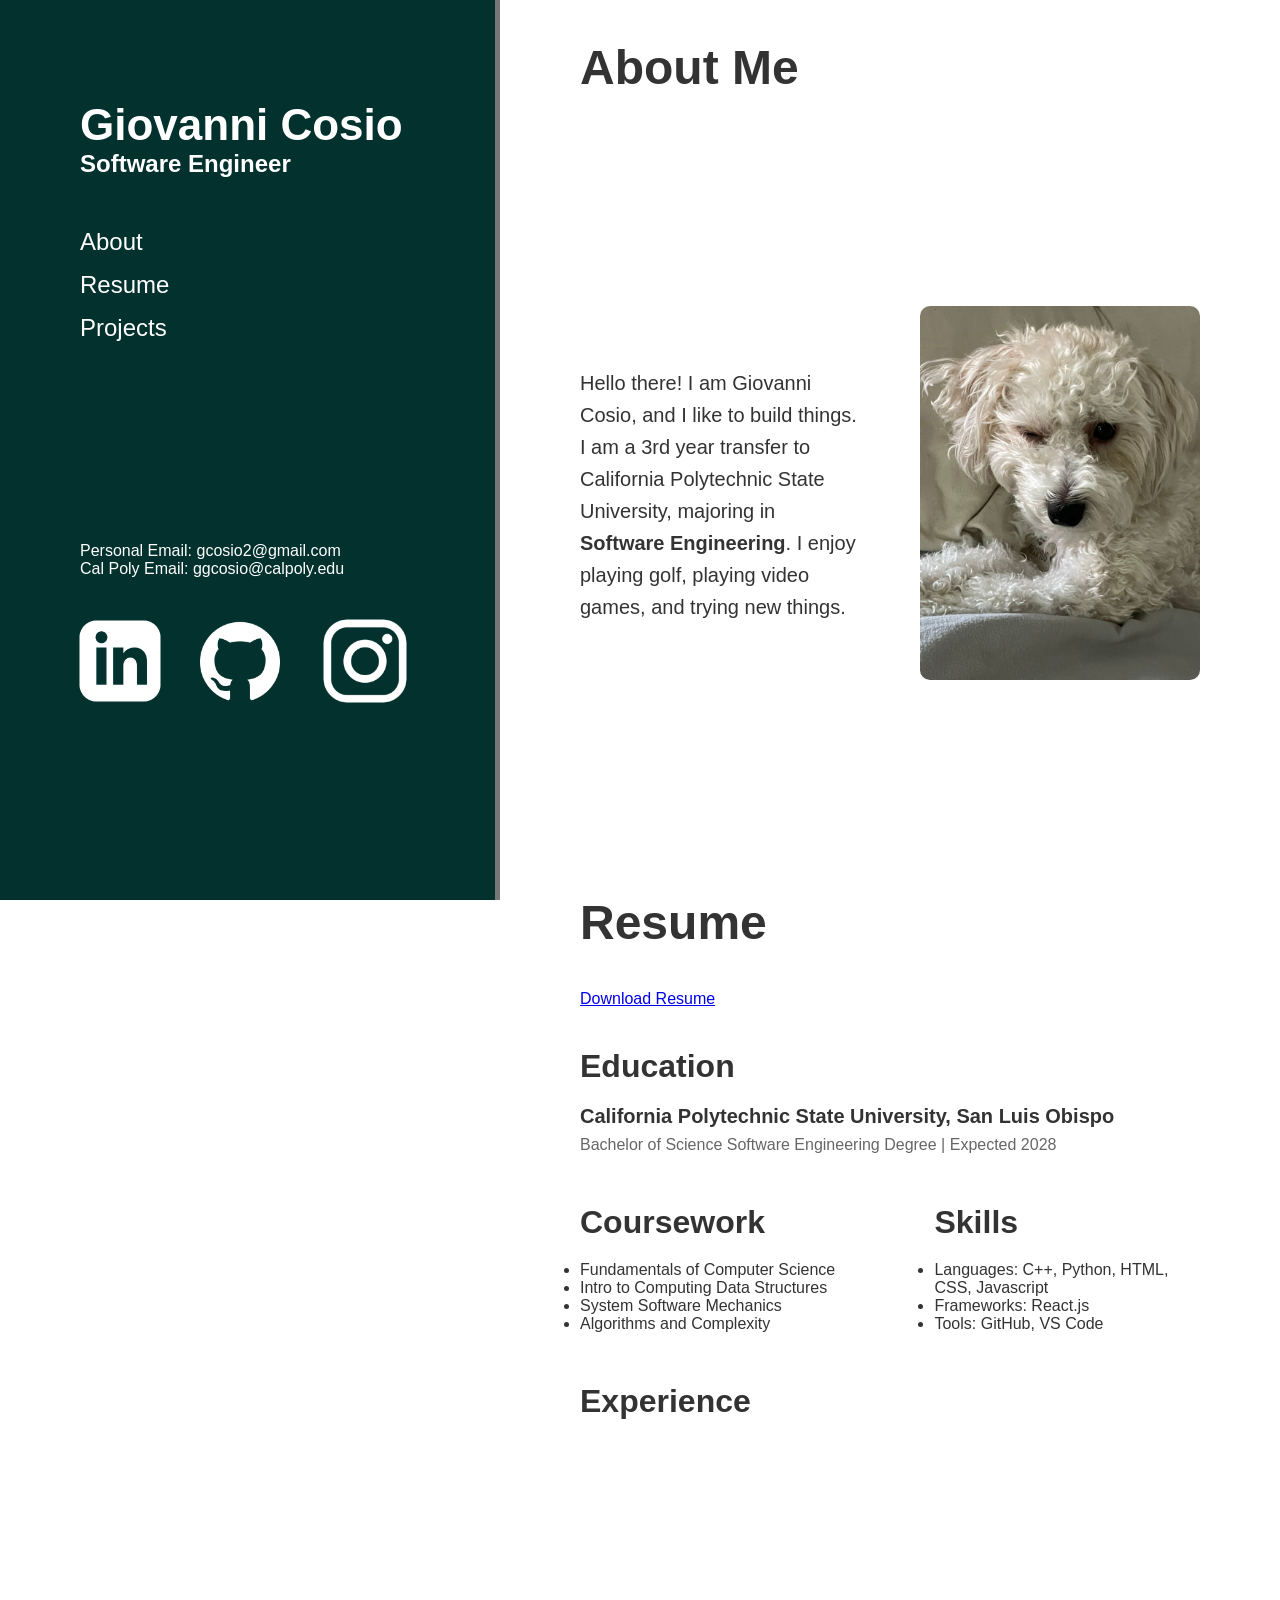
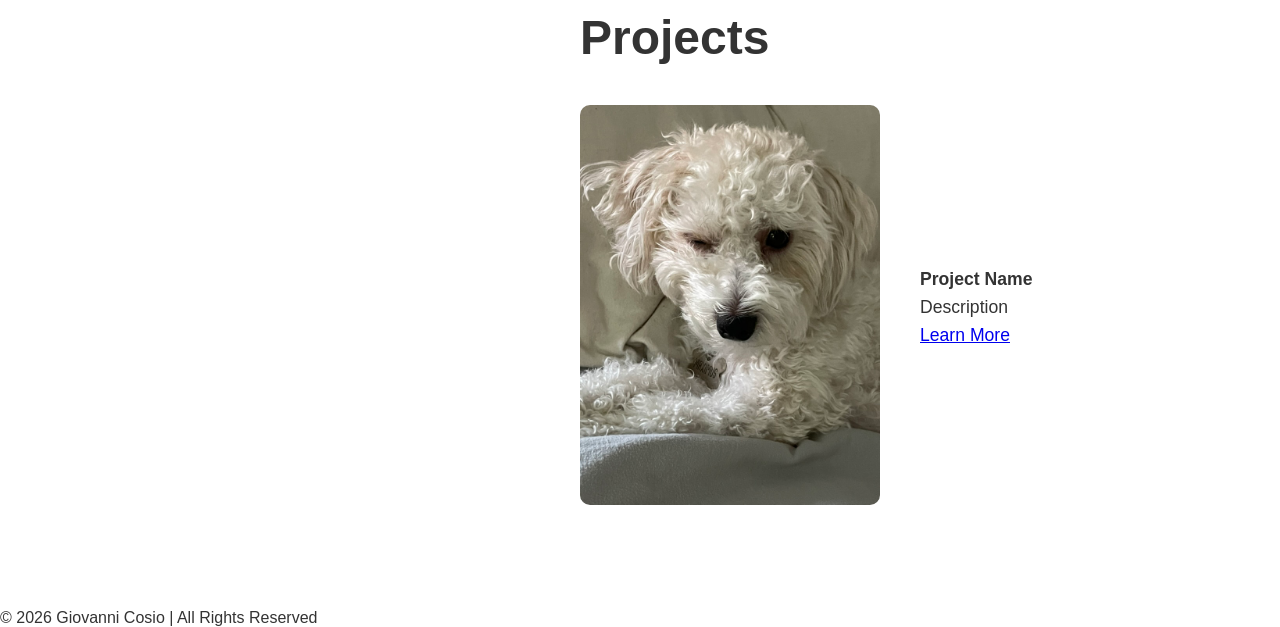
==== index.html @ 07af5fd2 "changed target for logos to blank" ====
<!DOCTYPE html>
<html>
    <head>
        <title>Personal Website</title>
        <link rel="stylesheet" href="styles.css" />
    </head>
    <body>
        <nav class="navbar">
            <h1 class="name">Giovanni Cosio</h1>
            <h2 class="description">Software Engineer</h2>
            <ul class="nav-list">
                <li><a href="#about">About</a></li>
                <li><a href="#resume">Resume</a></li>
                <li><a href="#projects">Projects</a></li>
            </ul>
            <ul class="contact">
                <li><p>Personal Email: gcosio2@gmail.com</p></li>
                <li><p>Cal Poly Email: ggcosio@calpoly.edu</p></li>
            </ul>
            <ul class="apps">
                <li><a href="https://www.linkedin.com/in/giovanni-cosio-130148433/" target="_blank"><img src="imgs/linkedin-icon.png" class="linkedin-logo"></a></li>
                <li><a href="https://github.com/GioCosio" target="_blank"><img src="imgs/github-logo.png" class="github-logo"></a></li>
                <li><a href=""><img src="imgs/instagram-logo.webp" target="_blank" class="instagram-logo"></a></li>
            </ul>
        </nav>
        <main>
            <h1 class="page-title" id="about">About Me</h1>
            <div class="about">
                <div class="about-text">
                    <p>Hello there! I am Giovanni Cosio, and I like to build things. I am 
                        a 3rd year transfer to California Polytechnic State University, 
                        majoring in <strong>Software Engineering</strong>. I enjoy playing 
                        golf, playing video games, and trying new things.</p>
                </div>
                <div class="about-img">
                    <img src="imgs/max.jpeg" alt="A picture of my dog after a good nap">
                </div>
            </div>
            <h1 class="page-title" id="resume">Resume</h1>
            <a href="imgs/giovanni-cosio-resume.pdf" download >Download Resume</a>
            <div class="resume">
                <section class="section">
                    <h2 class="section-title">Education</h2>
                    <div class="entry">
                        <h3 class="entry-title">California Polytechnic State University, San Luis Obispo</h3>
                        <p class="entry-info">Bachelor of Science Software Engineering Degree | Expected 2028</p>
                    </div>
                </section>
                <section class="section" id="resume-coursework">
                    <h2 class="section-title">Coursework</h2>
                    <ul class="course-list">
                        <li>Fundamentals of Computer Science</li>
                        <li>Intro to Computing Data Structures</li>
                        <li>System Software Mechanics</li>
                        <li>Algorithms and Complexity</li>
                    </ul>
                </section>
                <section class="section" id="resume-skills">
                    <h2 class="section-title">Skills</h2>
                    <ul class="skill-list">
                        <li>Languages: C++, Python, HTML, CSS, Javascript</li>
                        <li>Frameworks: React.js</li>
                        <li>Tools: GitHub, VS Code</li>
                    </ul>
                </section>
                <section class="section">
                    <h2 class="section-title">Experience</h2>
                    <div class="entry">
                        <h3 class="entry-title"></h3>
                        <p class="entry-info"></p>
                        <p class="entry-description"></p>
                    </div>
                </section>
            </div>
            <h1 class="page-title" id="projects">Projects</h1>
            <div class="project">
                <a href="index.html"><img src="imgs/max.jpeg" alt="A picture of my dog after a good nap"></a>
                <div class="project-details">
                    <p><strong>Project Name</strong></p>
                    <p>Description</p>
                    <a href="index.html">Learn More</a>
                </div>
            </div>
        </main>
        <footer class="footer">
            © 2026 Giovanni Cosio | All Rights Reserved
        </footer>
    </body>
</html>
---- styles.css ----
* {
    font-family: Arial, Helvetica, sans-serif;
    box-sizing: border-box;
    margin: 0;
    padding: 0;
}

html {
    scroll-behavior: smooth;
}

body {
    background-color: white;
    color: #333;
}

.navbar {
    background-color: #03312E;
    color: white;
    position: fixed;
    height: 100vh;
    width: 500px;
    display: flex;
    flex-direction: column;
    padding: 100px 0 50px 80px;
    border-right: 5px solid #777;
}

.name {
    color: white;
    text-decoration: none;
    font-size: 2.75em;
    font-weight: bold;
}

.nav-list {
    list-style: none;
    display: flex;
    flex-direction: column;
    row-gap: 15px;
    margin: 50px 0 50px 0;
}

.nav-list a {
    color: white;
    text-decoration: none;
    font-size: 1.5rem;
    transition: color 0.3s ease;
}

.nav-list a:hover {
    color: #4da6ff;
}

.contact {
    list-style: none;
    display: flex;
    flex-direction: column;
    margin: 150px 0 40px 0;
}

.apps {
    list-style: none;
    display: flex;
    align-items: center;
    margin: 0 0 0 10px;
}

.apps li {
    width: 110px;
    height: 90px;
    display: flex;
    align-items: center;
    justify-content: center;
}

.linkedin-logo {
    width: 90px;
    margin-right: 50px;
    filter: invert(100%);
}

.github-logo {
    width: 80px;
    margin-right: 30px;
    filter: invert(100%);
}

.instagram-logo {
    width: 110px;
    filter: invert(100%);
}

main {
    width: calc(100vw - 500px);
    margin-left: 500px;
    padding: 0 80px;
}

.header {
    min-height: 10vh;
    padding: 60px 0 0 0;
    display: flex;
    align-items: center;
}

.page-title {
    font-size: 3rem;
    margin-bottom: 40px;
    padding-top: 40px;
}

.about {
    min-height: 80vh;
    display: flex;
    align-items: center;
    gap: 60px;
}

.about-img {
    flex: 1;
}

.about-img img {
    width: 100%;
    max-width: 500px;
    height: auto;
    border-radius: 10px;
}

.about-text {
    flex: 1;
    font-size: 1.25rem;
    line-height: 1.6;
}

.resume {
    padding: 40px 0 100px;
}

.section {
    margin-bottom: 50px;
}

.section-title {
    font-size: 2rem;
    margin-bottom: 20px;
}

.entry {
    margin-bottom: 30px;
}

.entry-title {
    font-size: 1.25rem;
    margin-bottom: 8px;
}

.entry-info {
    color: #666;
    margin-bottom: 10px;
}

#resume-coursework {
    width: 50%;
    display: inline-block;
    vertical-align: top;
    padding-right: 40px;
}

#resume-skills {
    width: 49%;
    display: inline-block;
    vertical-align: top;
    padding-left: 40px;
}

.project {
    display: flex;
    gap: 40px;
    align-items: center;
    padding-bottom: 100px;
}

.project img {
    width: 300px;
    height: auto;
    border-radius: 10px;
}

.project-details {
    font-size: 1.1rem;
    line-height: 1.6;
}
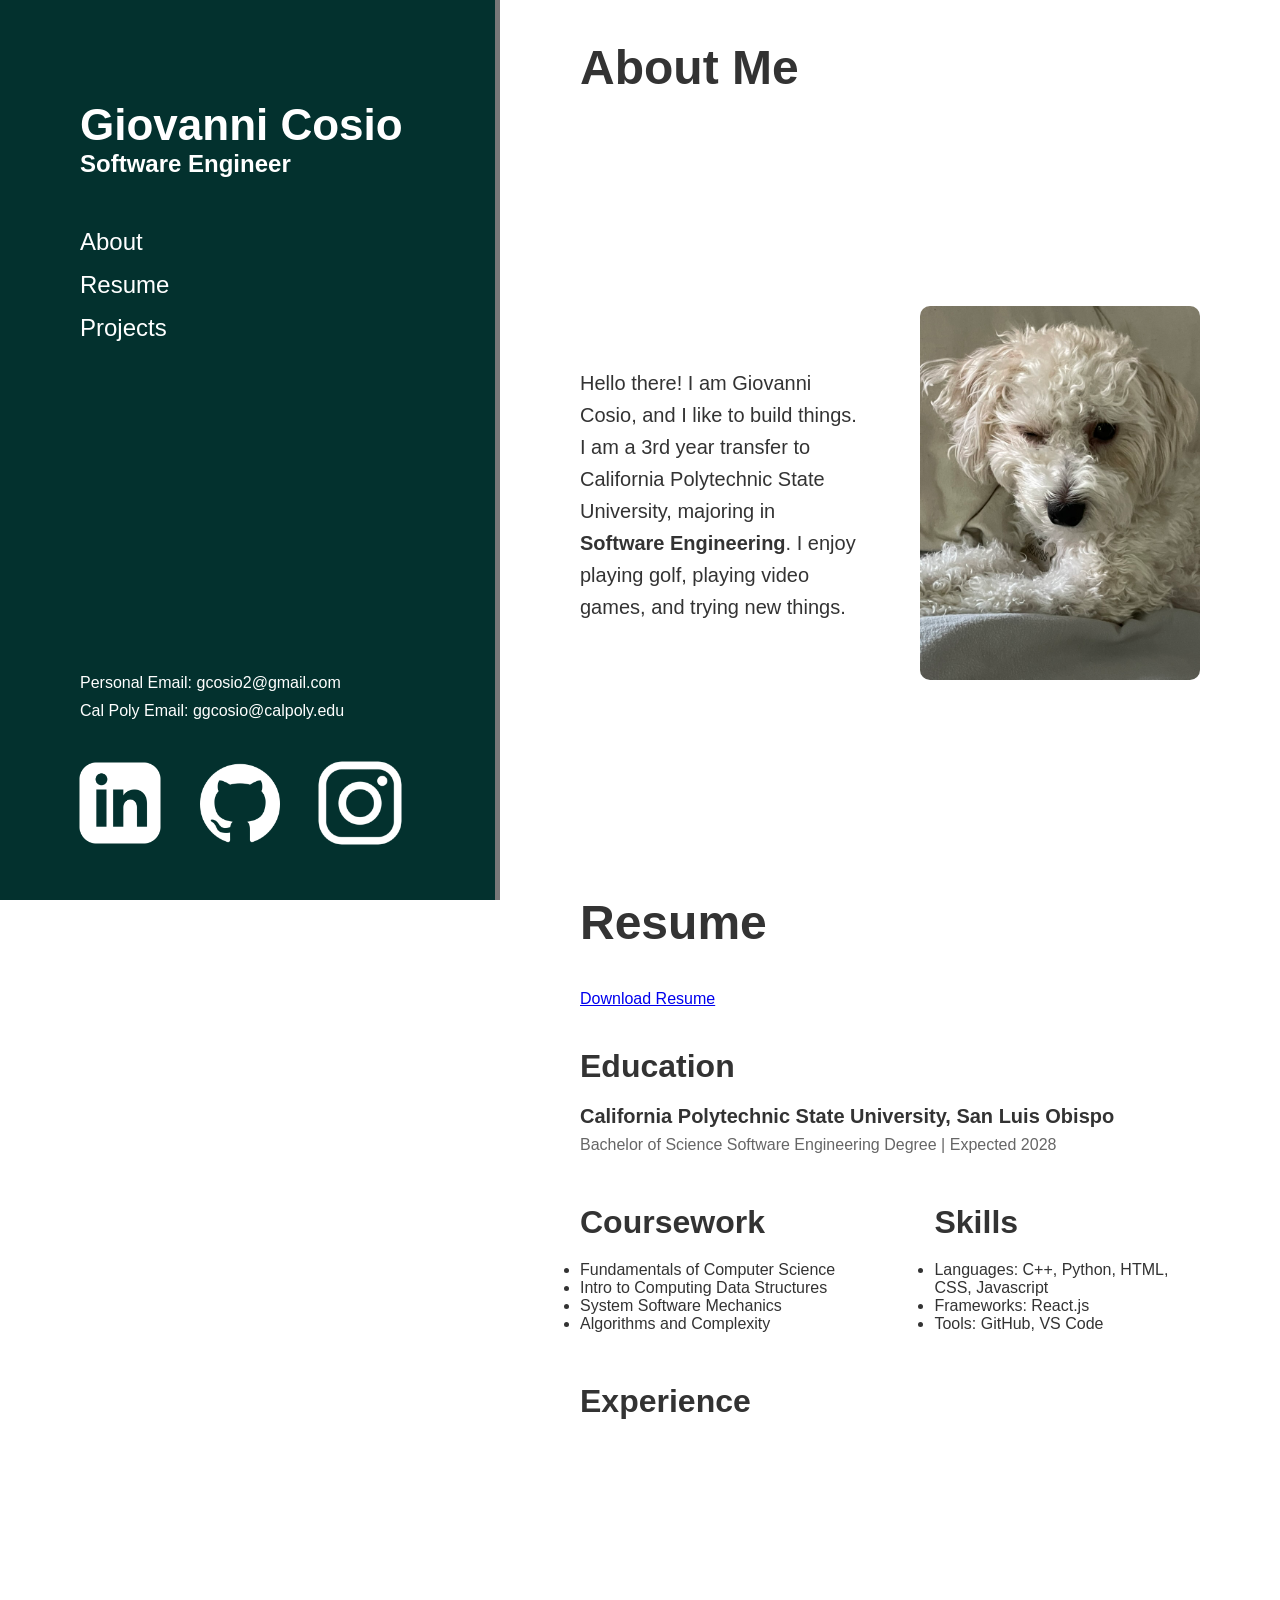
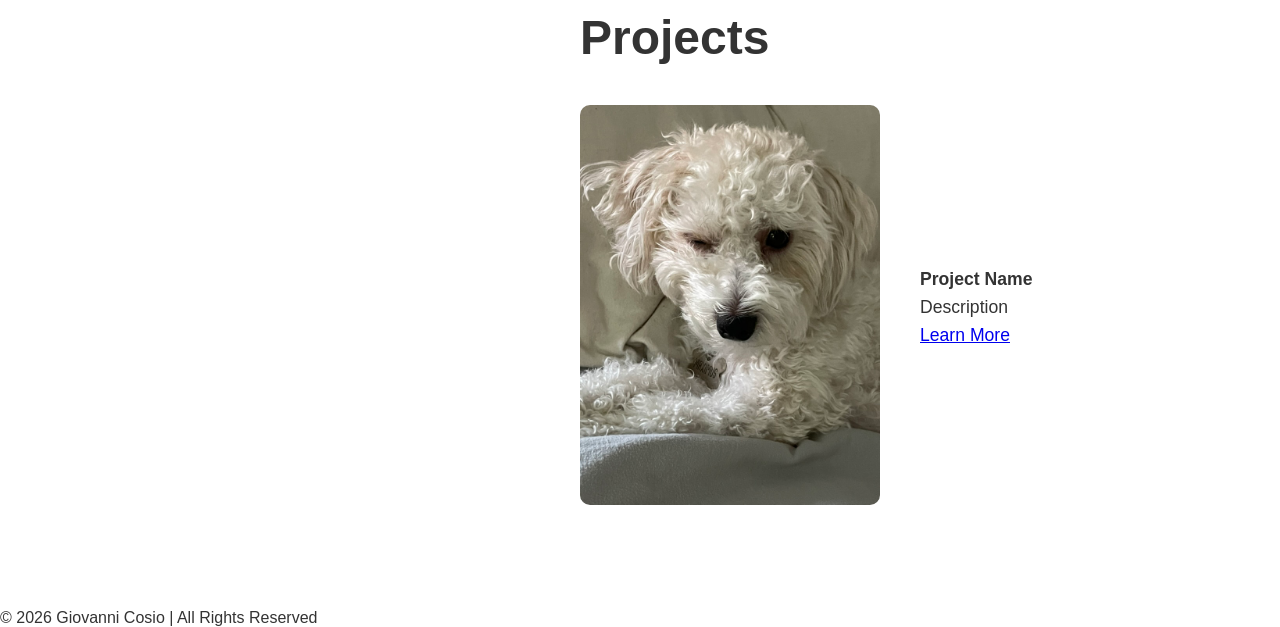
==== commit 48ecb5bd: "fixed formatting of navigation bar and head" ====
--- a/index.html
+++ b/index.html
@@ -1,7 +1,8 @@
 <!DOCTYPE html>
-<html>
+<html lang="en">
     <head>
-        <title>Personal Website</title>
+        <meta charset="UTF-8">
+        <title>Giovanni Cosio</title>
         <link rel="stylesheet" href="styles.css" />
     </head>
     <body>
@@ -18,9 +19,9 @@
                 <li><p>Cal Poly Email: ggcosio@calpoly.edu</p></li>
             </ul>
             <ul class="apps">
-                <li><a href="https://www.linkedin.com/in/giovanni-cosio-130148433/" target="_blank"><img src="imgs/linkedin-icon.png" class="linkedin-logo"></a></li>
-                <li><a href="https://github.com/GioCosio" target="_blank"><img src="imgs/github-logo.png" class="github-logo"></a></li>
-                <li><a href=""><img src="imgs/instagram-logo.webp" target="_blank" class="instagram-logo"></a></li>
+                <li><a href="https://www.linkedin.com/in/giovanni-cosio-130148433/" target="_blank" rel="noreferrer"><img src="imgs/linkedin-icon.png" class="linkedin-logo"></a></li>
+                <li><a href="https://github.com/GioCosio" target="_blank" rel="noreferrer"><img src="imgs/github-logo.png" class="github-logo"></a></li>
+                <li><a href=""><img src="imgs/instagram-logo.webp" target="_blank" rel="noreferrer" class="instagram-logo"></a></li>
             </ul>
         </nav>
         <main>
--- a/styles.css
+++ b/styles.css
@@ -22,7 +22,7 @@
     width: 500px;
     display: flex;
     flex-direction: column;
-    padding: 100px 0 50px 80px;
+    padding: 100px 80px 50px 80px;
     border-right: 5px solid #777;
 }
 
@@ -56,7 +56,8 @@
     list-style: none;
     display: flex;
     flex-direction: column;
-    margin: 150px 0 40px 0;
+    margin: auto 0 40px 0;
+    gap: 10px;
 }
 
 .apps {
@@ -82,7 +83,7 @@
 
 .github-logo {
     width: 80px;
-    margin-right: 30px;
+    margin-right: 25px;
     filter: invert(100%);
 }
 
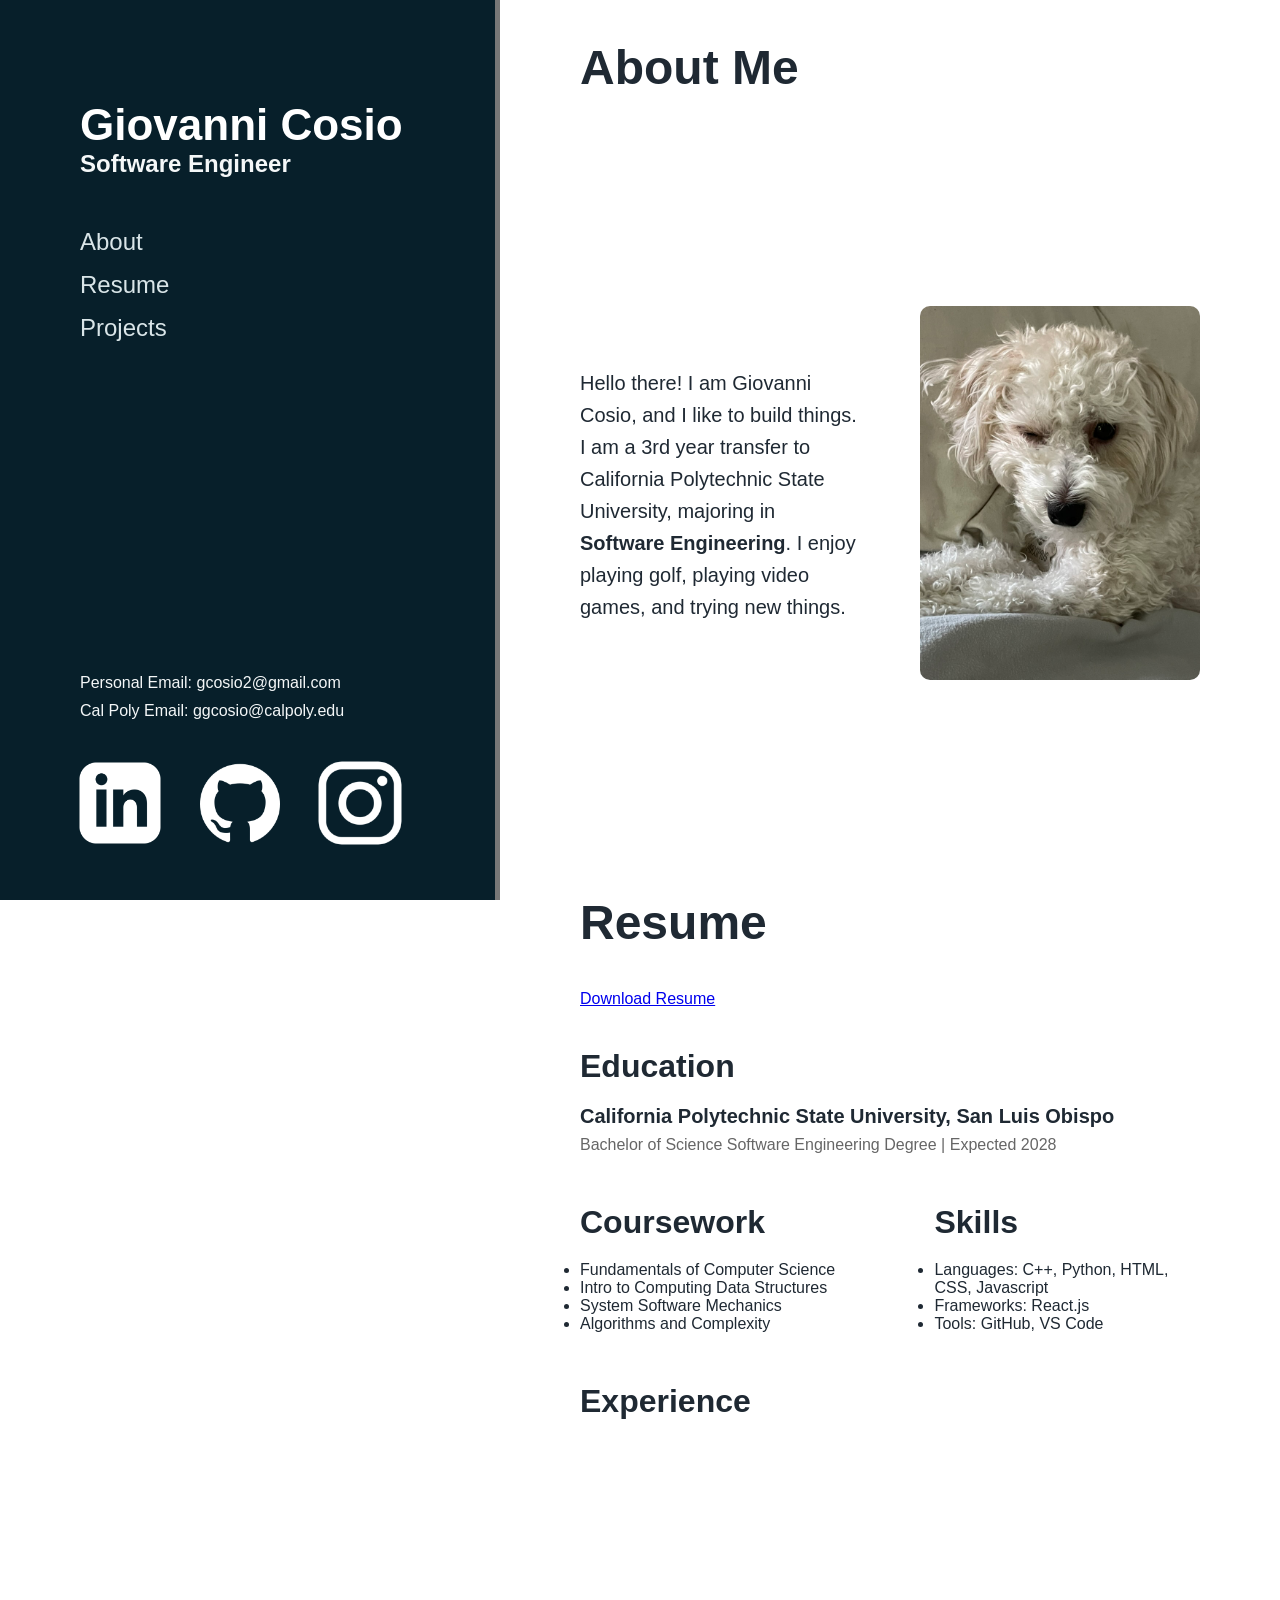
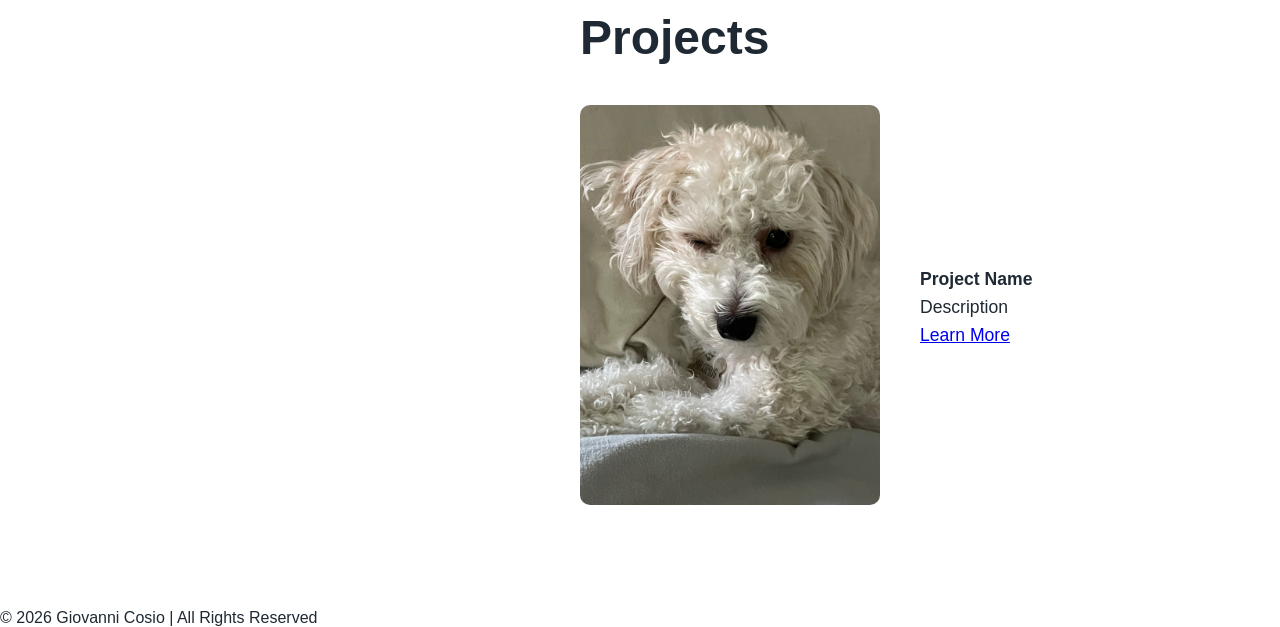
==== commit 75dcbca8: "starting to add a space parralax to the navbar" ====
--- a/index.html
+++ b/index.html
@@ -4,25 +4,29 @@
         <meta charset="UTF-8">
         <title>Giovanni Cosio</title>
         <link rel="stylesheet" href="styles.css" />
+        <script src="space-parallax.js" defer></script>
     </head>
     <body>
         <nav class="navbar">
-            <h1 class="name">Giovanni Cosio</h1>
-            <h2 class="description">Software Engineer</h2>
-            <ul class="nav-list">
-                <li><a href="#about">About</a></li>
-                <li><a href="#resume">Resume</a></li>
-                <li><a href="#projects">Projects</a></li>
-            </ul>
-            <ul class="contact">
-                <li><p>Personal Email: gcosio2@gmail.com</p></li>
-                <li><p>Cal Poly Email: ggcosio@calpoly.edu</p></li>
-            </ul>
-            <ul class="apps">
-                <li><a href="https://www.linkedin.com/in/giovanni-cosio-130148433/" target="_blank" rel="noreferrer"><img src="imgs/linkedin-icon.png" class="linkedin-logo"></a></li>
-                <li><a href="https://github.com/GioCosio" target="_blank" rel="noreferrer"><img src="imgs/github-logo.png" class="github-logo"></a></li>
-                <li><a href=""><img src="imgs/instagram-logo.webp" target="_blank" rel="noreferrer" class="instagram-logo"></a></li>
-            </ul>
+            <canvas id="space-parallax"></canvas>
+            <div class="navbar-content">
+                <h1 class="name">Giovanni Cosio</h1>
+                <h2 class="description">Software Engineer</h2>
+                <ul class="nav-list">
+                    <li><a href="#about">About</a></li>
+                    <li><a href="#resume">Resume</a></li>
+                    <li><a href="#projects">Projects</a></li>
+                </ul>
+                <ul class="contact">
+                    <li><p>Personal Email: gcosio2@gmail.com</p></li>
+                    <li><p>Cal Poly Email: ggcosio@calpoly.edu</p></li>
+                </ul>
+                <ul class="apps">
+                    <li><a href="https://www.linkedin.com/in/giovanni-cosio-130148433/" target="_blank" rel="noreferrer"><img src="imgs/linkedin-icon.png" class="linkedin-logo"></a></li>
+                    <li><a href="https://github.com/GioCosio" target="_blank" rel="noreferrer"><img src="imgs/github-logo.png" class="github-logo"></a></li>
+                    <li><a href=""><img src="imgs/instagram-logo.webp" target="_blank" rel="noreferrer" class="instagram-logo"></a></li>
+                </ul>
+            </div>
         </nav>
         <main>
             <h1 class="page-title" id="about">About Me</h1>
--- a/styles.css
+++ b/styles.css
@@ -10,20 +10,36 @@
 }
 
 body {
-    background-color: white;
-    color: #333;
+    background-color: F5F7F6;
+    color: #1F2933;
 }
 
 .navbar {
-    background-color: #03312E;
-    color: white;
+    background-color: #071F2A;
+    color: #F4F7F8;
     position: fixed;
-    height: 100vh;
+    height: 100%;
     width: 500px;
     display: flex;
     flex-direction: column;
     padding: 100px 80px 50px 80px;
     border-right: 5px solid #777;
+    overflow: hidden;
+}
+
+#space-parallax {
+    position: absolute;
+    width: 100%;
+    height: 100%;
+    z-index: 0;
+}
+
+.navbar-content {
+    position: relative;
+    z-index: 1;
+    height: 100%;
+    display: flex;
+    flex-direction: column;
 }
 
 .name {
@@ -42,14 +58,14 @@
 }
 
 .nav-list a {
-    color: white;
+    color: #D9E5E8;
     text-decoration: none;
     font-size: 1.5rem;
     transition: color 0.3s ease;
 }
 
 .nav-list a:hover {
-    color: #4da6ff;
+    color: #72C6C0;
 }
 
 .contact {
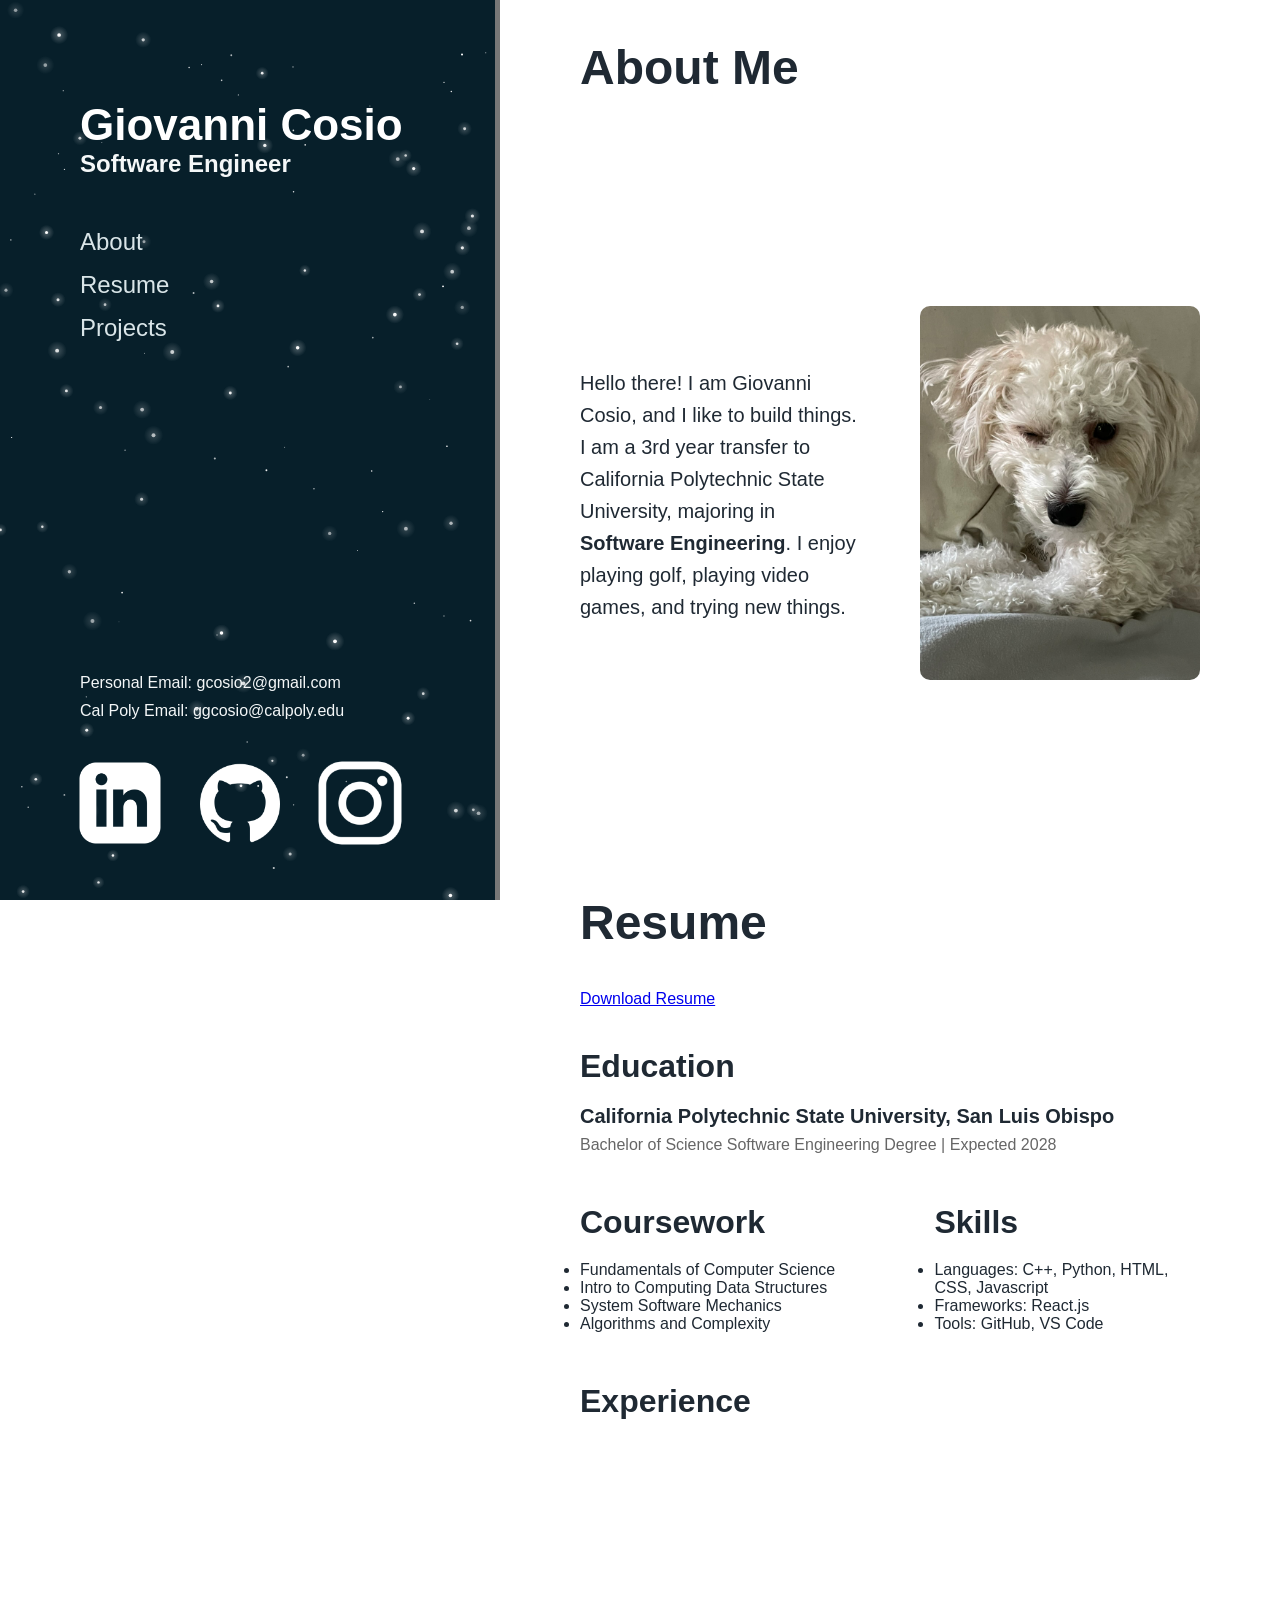
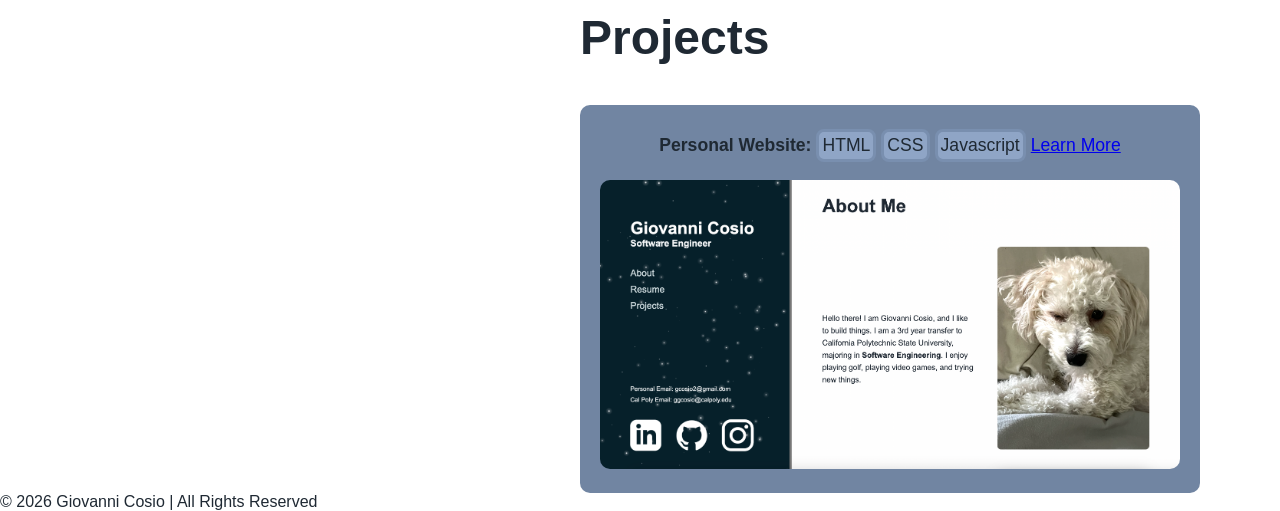
==== commit 396e583c: "fixed projects styling and added personal website" ====
--- a/index.html
+++ b/index.html
@@ -79,12 +79,14 @@
             </div>
             <h1 class="page-title" id="projects">Projects</h1>
             <div class="project">
-                <a href="index.html"><img src="imgs/max.jpeg" alt="A picture of my dog after a good nap"></a>
                 <div class="project-details">
-                    <p><strong>Project Name</strong></p>
-                    <p>Description</p>
+                    <p><strong>Personal Website:</strong></p>
+                    <p class="project-skills">HTML</p>
+                    <p class="project-skills">CSS</p>
+                    <p class="project-skills">Javascript</p>
                     <a href="index.html">Learn More</a>
                 </div>
+                <a href="index.html"><img src="imgs/personal-website-screenshot.png" alt="A screenshot of this picture"></a>
             </div>
         </main>
         <footer class="footer">
--- a/styles.css
+++ b/styles.css
@@ -29,6 +29,7 @@
 
 #space-parallax {
     position: absolute;
+    inset: 0;
     width: 100%;
     height: 100%;
     z-index: 0;
@@ -65,7 +66,7 @@
 }
 
 .nav-list a:hover {
-    color: #72C6C0;
+    color: #7185a2;
 }
 
 .contact {
@@ -89,23 +90,29 @@
     display: flex;
     align-items: center;
     justify-content: center;
+    filter: invert(100%);
+}
+
+.apps li a {
+    transition: filter 0.3s ease;
+}
+
+.apps li a:hover {
+    filter: invert(50%) sepia(100%) brightness(80%);
 }
 
 .linkedin-logo {
     width: 90px;
     margin-right: 50px;
-    filter: invert(100%);
 }
 
 .github-logo {
     width: 80px;
     margin-right: 25px;
-    filter: invert(100%);
 }
 
 .instagram-logo {
     width: 110px;
-    filter: invert(100%);
 }
 
 main {
@@ -193,19 +200,33 @@
 }
 
 .project {
-    display: flex;
-    gap: 40px;
-    align-items: center;
-    padding-bottom: 100px;
+    background-color: #7185a2;
+    display: flex;
+    flex-direction: column;
+    gap: 15px;
+    justify-items: center;
+    align-items: center;
+    padding: 20px;
+    border-radius: 10px;
 }
 
 .project img {
-    width: 300px;
-    height: auto;
+    width: 100%;
     border-radius: 10px;
 }
 
 .project-details {
+    display: flex;
+    align-items: center;
+    height: 40px;
+    gap: 5px;
     font-size: 1.1rem;
-    line-height: 1.6;
+}
+
+.project-skills {
+    background-color: #8fa5c6;
+    font-size: 1.1rem;
+    padding: 3px;
+    border: 3px solid #798faf;
+    border-radius: 8px;
 }
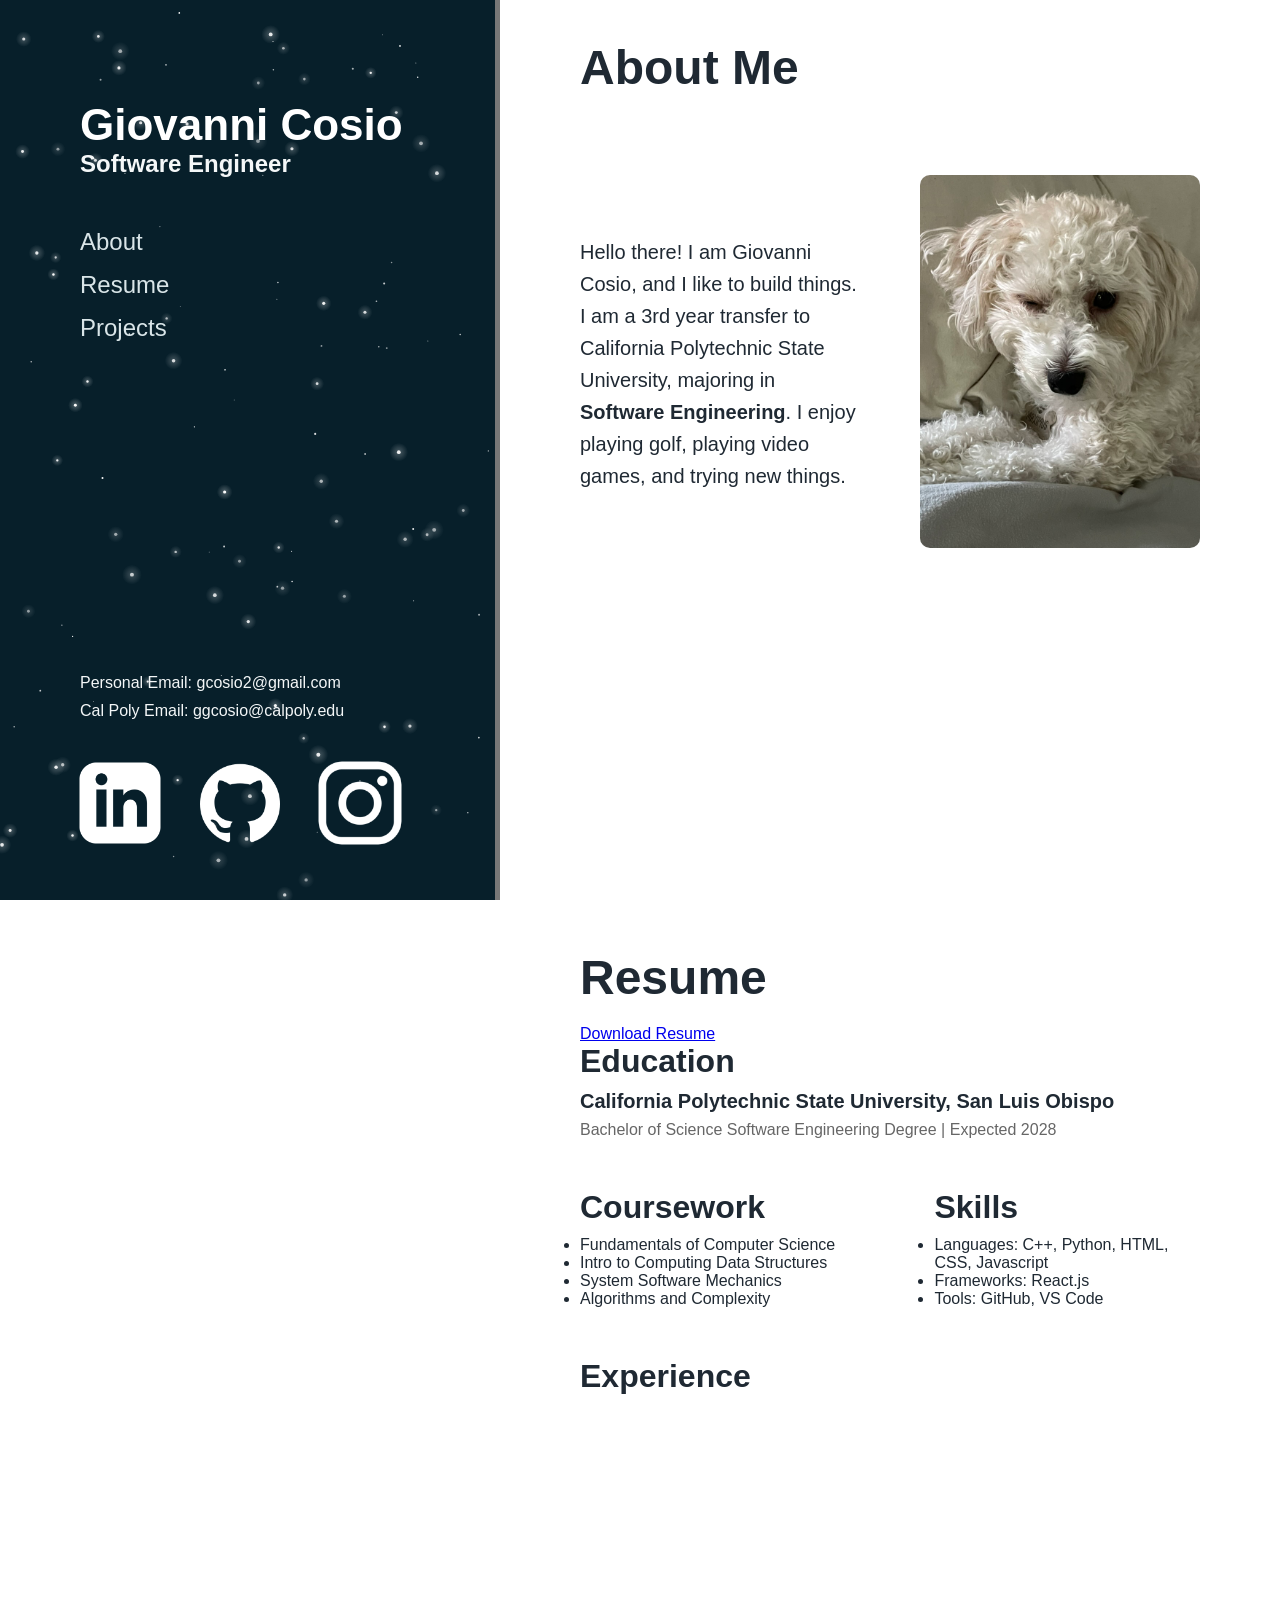
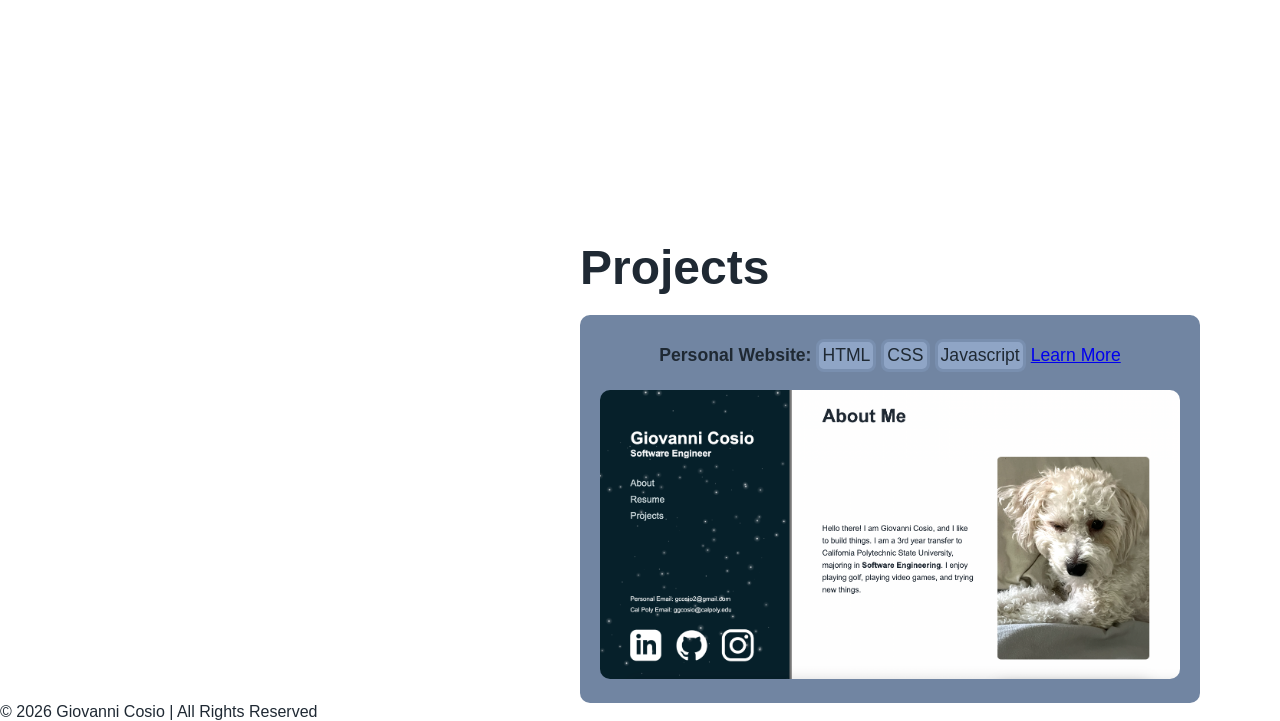
==== commit a76a8a61: "restyled the pages in main" ====
--- a/index.html
+++ b/index.html
@@ -29,21 +29,23 @@
             </div>
         </nav>
         <main>
-            <h1 class="page-title" id="about">About Me</h1>
             <div class="about">
-                <div class="about-text">
-                    <p>Hello there! I am Giovanni Cosio, and I like to build things. I am 
-                        a 3rd year transfer to California Polytechnic State University, 
-                        majoring in <strong>Software Engineering</strong>. I enjoy playing 
-                        golf, playing video games, and trying new things.</p>
-                </div>
-                <div class="about-img">
-                    <img src="imgs/max.jpeg" alt="A picture of my dog after a good nap">
+                <h1 class="page-title" id="about">About Me</h1>
+                <div class="about-content">
+                    <div class="about-text">
+                        <p>Hello there! I am Giovanni Cosio, and I like to build things. I am 
+                            a 3rd year transfer to California Polytechnic State University, 
+                            majoring in <strong>Software Engineering</strong>. I enjoy playing 
+                            golf, playing video games, and trying new things.</p>
+                    </div>
+                    <div class="about-img">
+                        <img src="imgs/max.jpeg" alt="A picture of my dog after a good nap">
+                    </div>
                 </div>
             </div>
-            <h1 class="page-title" id="resume">Resume</h1>
-            <a href="imgs/giovanni-cosio-resume.pdf" download >Download Resume</a>
             <div class="resume">
+                <h1 class="page-title" id="resume">Resume</h1>
+                <a href="imgs/giovanni-cosio-resume.pdf" download >Download Resume</a>
                 <section class="section">
                     <h2 class="section-title">Education</h2>
                     <div class="entry">
--- a/styles.css
+++ b/styles.css
@@ -121,21 +121,20 @@
     padding: 0 80px;
 }
 
-.header {
-    min-height: 10vh;
-    padding: 60px 0 0 0;
-    display: flex;
-    align-items: center;
-}
-
 .page-title {
     font-size: 3rem;
-    margin-bottom: 40px;
+    margin-bottom: 20px;
     padding-top: 40px;
 }
 
 .about {
-    min-height: 80vh;
+    height: 100vh;
+    display: flex;
+    gap: 60px;
+    flex-direction: column;
+}
+
+.about-content {
     display: flex;
     align-items: center;
     gap: 60px;
@@ -159,7 +158,8 @@
 }
 
 .resume {
-    padding: 40px 0 100px;
+    height: 100vh;
+    padding: 10px 0 100px 0;
 }
 
 .section {
@@ -168,7 +168,7 @@
 
 .section-title {
     font-size: 2rem;
-    margin-bottom: 20px;
+    margin-bottom: 10px;
 }
 
 .entry {
@@ -229,4 +229,66 @@
     padding: 3px;
     border: 3px solid #798faf;
     border-radius: 8px;
+}
+
+@media (max-width: 1200px) {
+    .navbar {
+        position: fixed;
+        top: 0;
+        left: 0;
+        height: 100px;
+        width: 100%;
+        padding: 20px 30px;
+        border-right: none;
+        border-bottom: 3px solid #777;
+        overflow: hidden;
+        z-index: 1000;
+    }
+
+    .navbar-content {
+        width: 100%;
+        height: 100%;
+        display: flex;
+        flex-direction: row;
+        align-items: center;
+    }
+
+    .name {
+        font-size: 2rem;
+        white-space: nowrap;
+    }
+
+    .description {
+        display: none;
+    }
+
+    .nav-list {
+        display: flex;
+        flex-direction: row;
+        align-items: center;
+        gap: 30px;
+        margin: 0 0 0 auto;
+    }
+
+    .nav-list a {
+        font-size: 1.1rem;
+        white-space: nowrap;
+    }
+
+    .contact,
+    .apps {
+        display: none;
+    }
+
+    main {
+        width: 100%;
+        margin-left: 0;
+        padding: 100px 30px 0;
+    }
+
+    .page-title {
+        font-size: 3rem;
+        margin-bottom: 40px;
+        padding-top: 120px;
+    }
 }
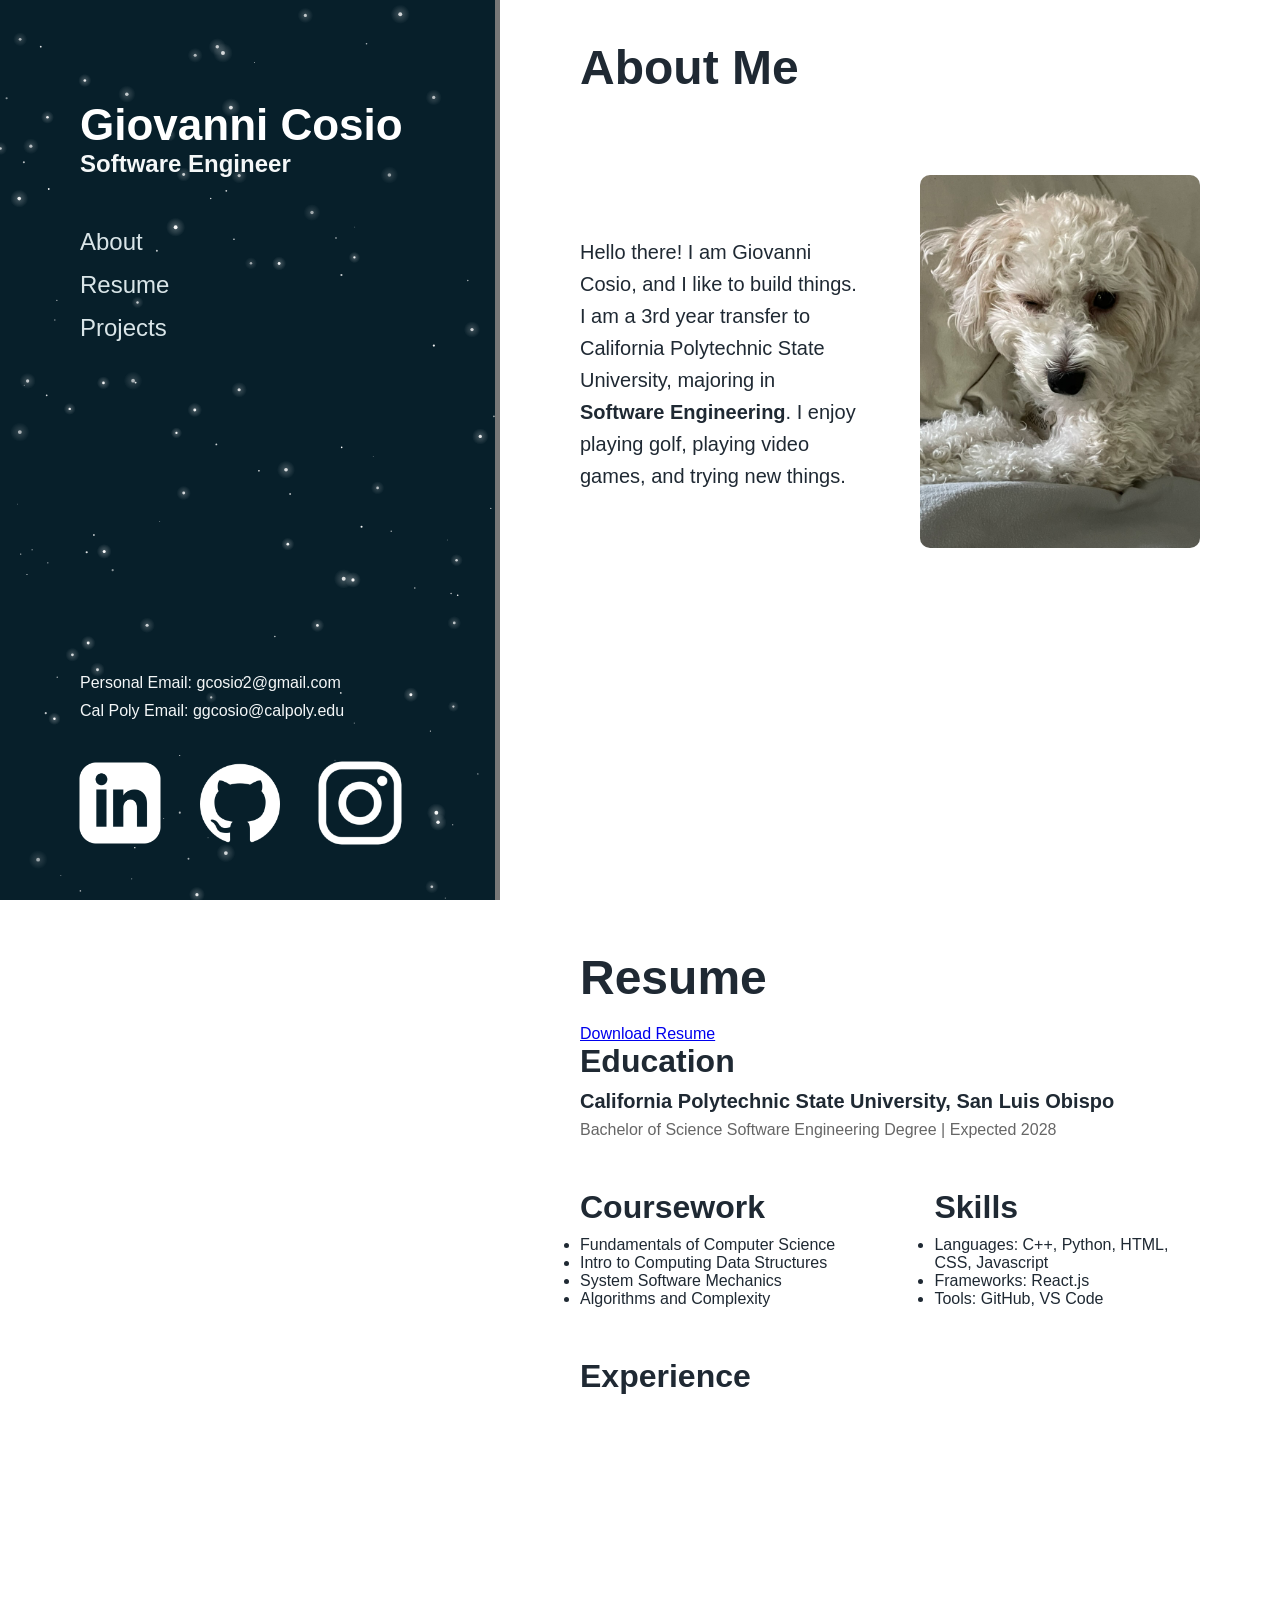
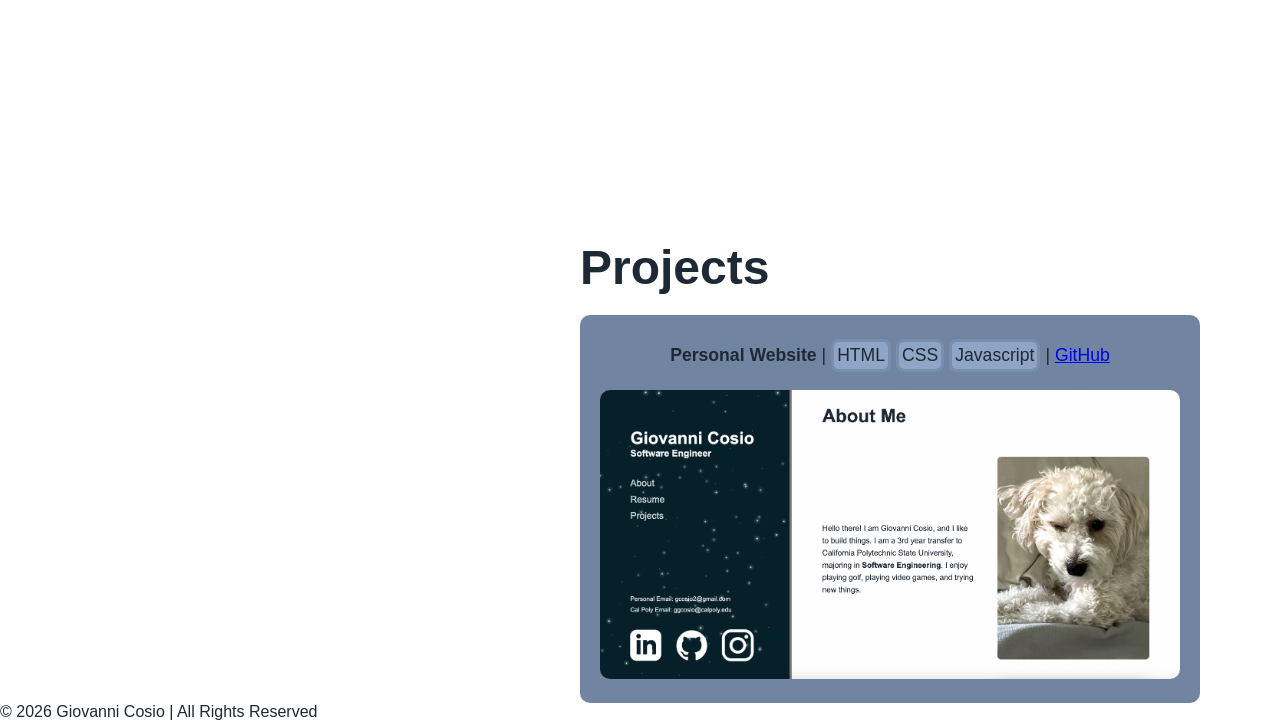
==== commit 305213ae: "fixed project links" ====
--- a/index.html
+++ b/index.html
@@ -82,13 +82,13 @@
             <h1 class="page-title" id="projects">Projects</h1>
             <div class="project">
                 <div class="project-details">
-                    <p><strong>Personal Website:</strong></p>
+                    <p><strong>Personal Website</strong></p> <p> | </p>
                     <p class="project-skills">HTML</p>
                     <p class="project-skills">CSS</p>
-                    <p class="project-skills">Javascript</p>
-                    <a href="index.html">Learn More</a>
+                    <p class="project-skills">Javascript</p> <p> | </p>
+                    <a href="https://github.com/GioCosio/GioCosio.github.io" target="_blank">GitHub</a>
                 </div>
-                <a href="index.html"><img src="imgs/personal-website-screenshot.png" alt="A screenshot of this picture"></a>
+                <a href="index.html"><img src="imgs/personal-website-screenshot.png" alt="A screenshot of this website"></a>
             </div>
         </main>
         <footer class="footer">
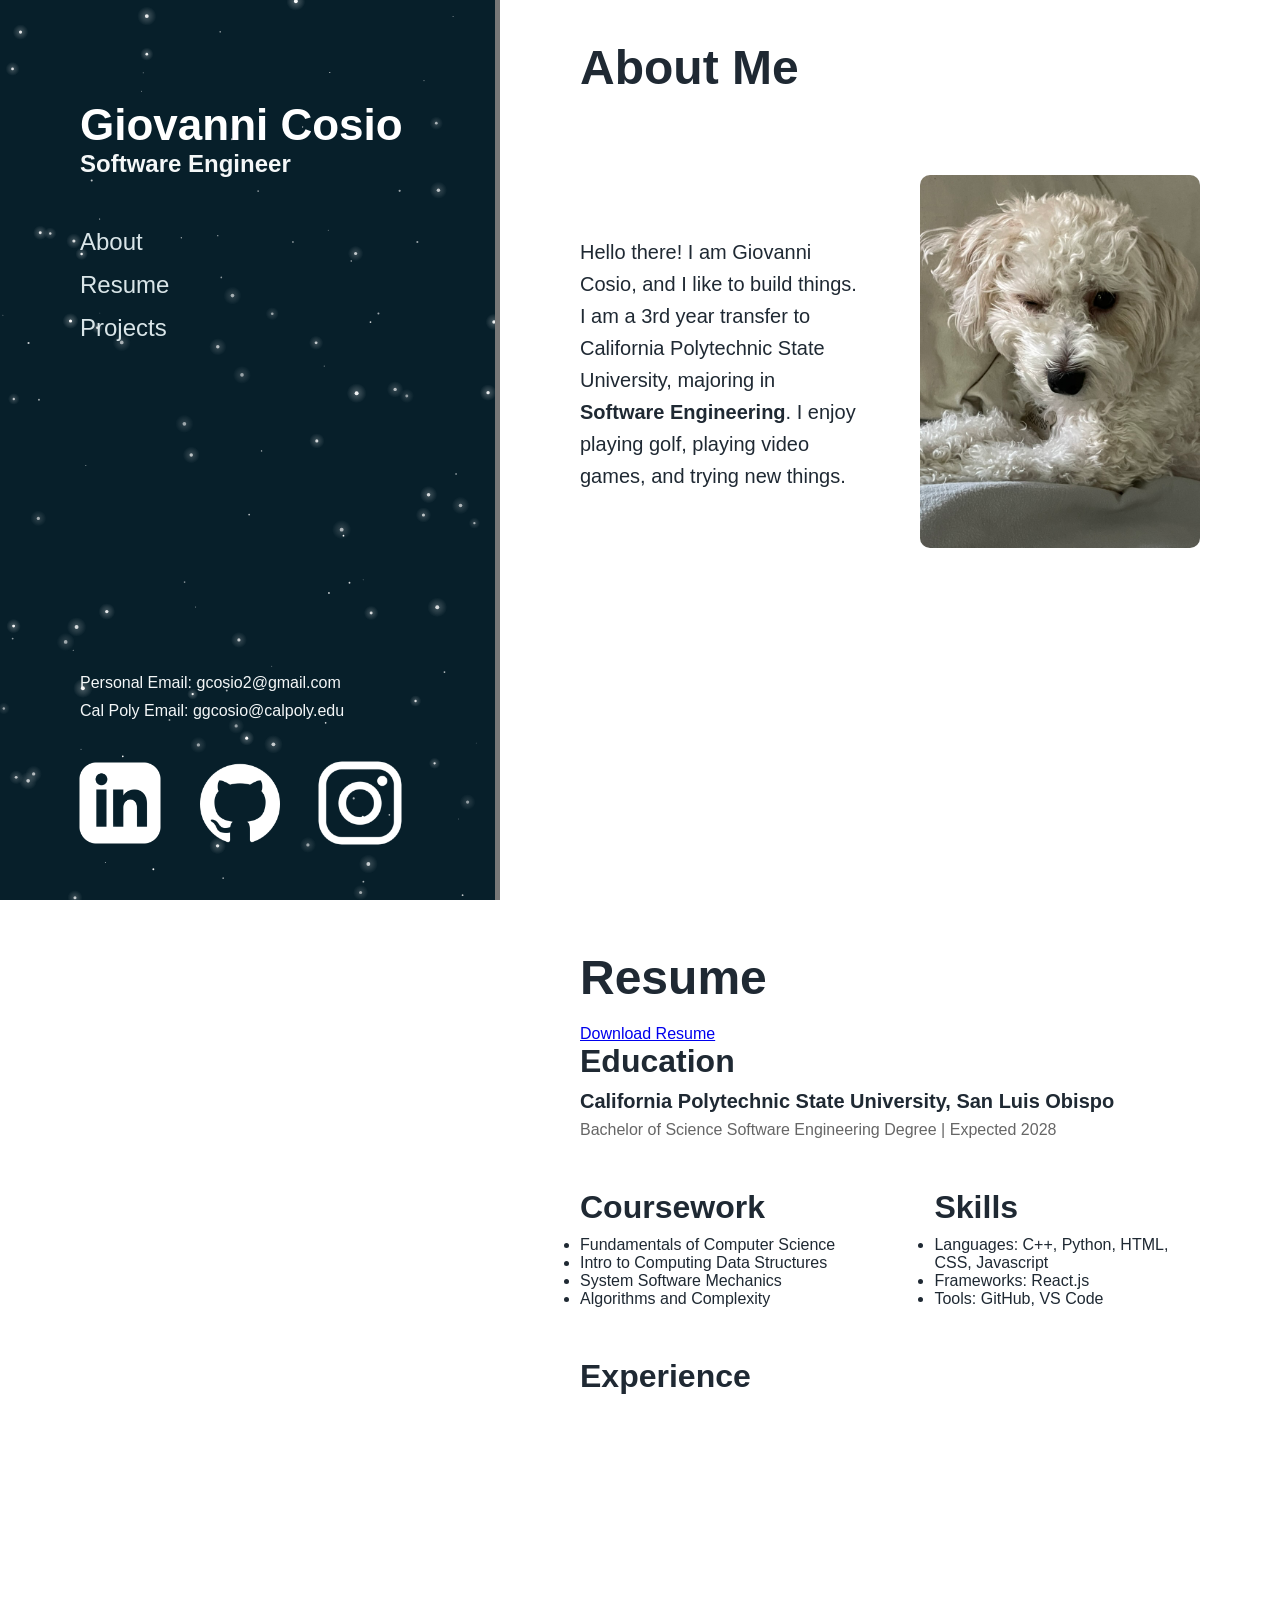
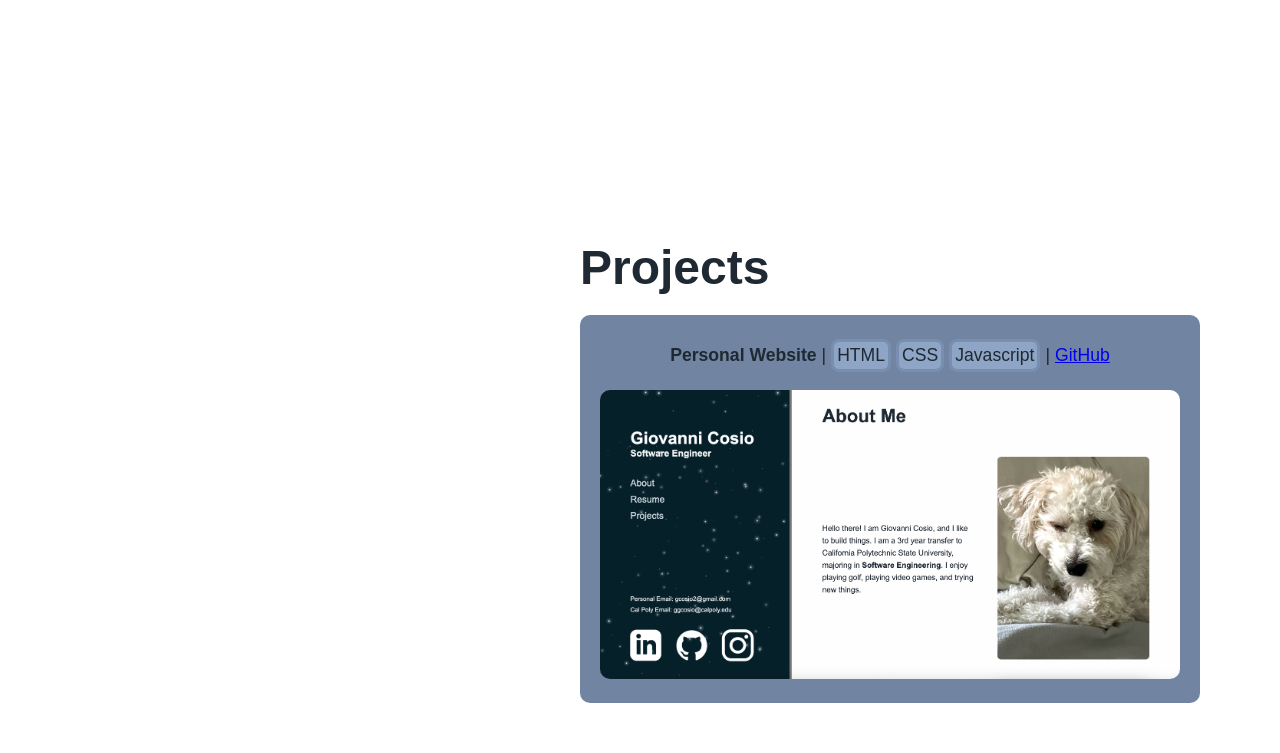
==== commit d50aaa8b: "removed footer" ====
--- a/index.html
+++ b/index.html
@@ -91,8 +91,5 @@
                 <a href="index.html"><img src="imgs/personal-website-screenshot.png" alt="A screenshot of this website"></a>
             </div>
         </main>
-        <footer class="footer">
-            © 2026 Giovanni Cosio | All Rights Reserved
-        </footer>
     </body>
 </html>
--- a/styles.css
+++ b/styles.css
@@ -206,6 +206,7 @@
     gap: 15px;
     justify-items: center;
     align-items: center;
+    margin-bottom: 50px;
     padding: 20px;
     border-radius: 10px;
 }
